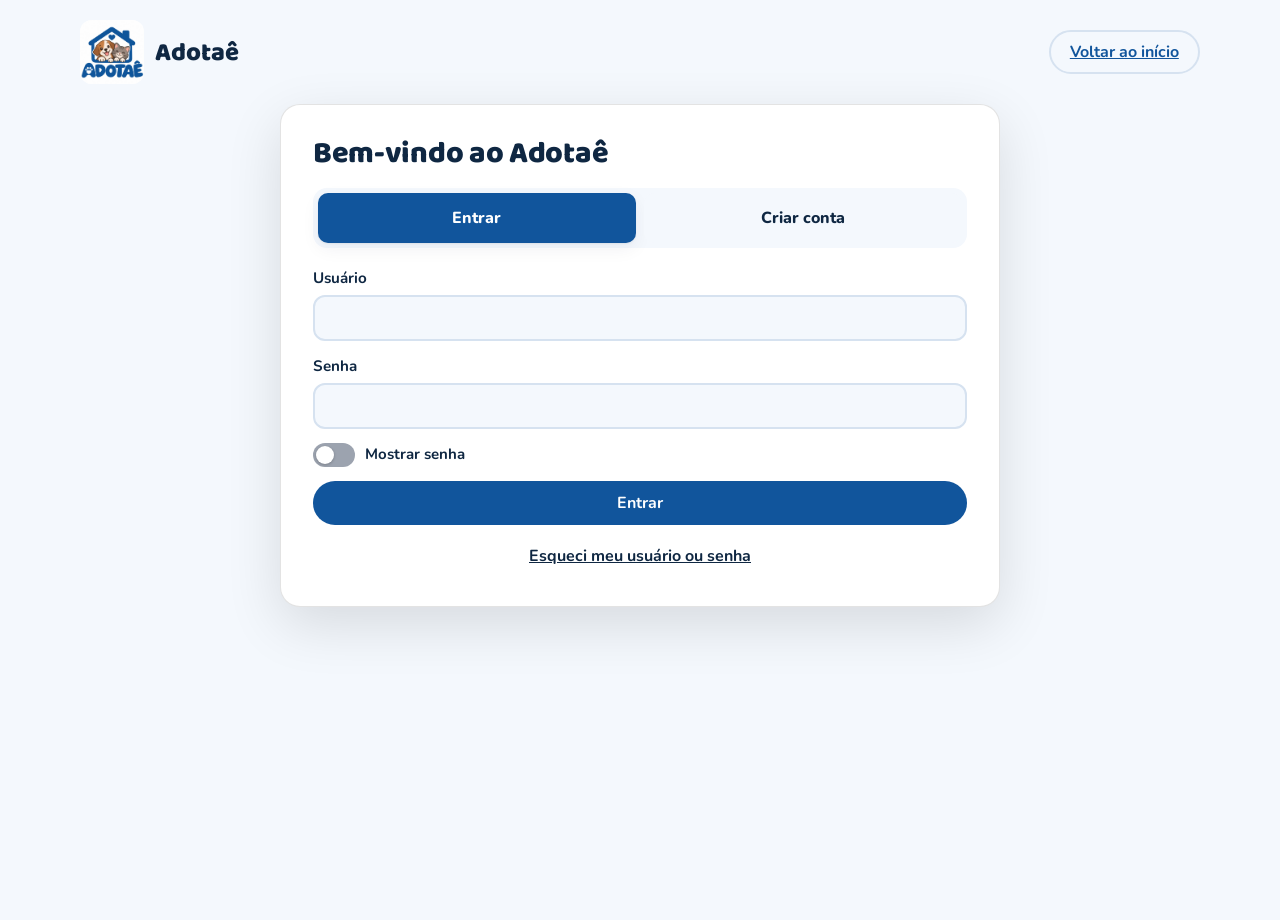
==== acesso.html @ 75fbecb3 "Corrige expressões de validação e máscaras" ====
<!DOCTYPE html>
<html lang="pt-BR">
<head>
  <meta charset="UTF-8">
  <meta name="viewport" content="width=device-width, initial-scale=1">
  <title>Adotaê — Entrar ou criar conta</title>
  <meta name="description" content="Entre ou crie sua conta no Adotaê.">
  <link rel="preconnect" href="https://fonts.googleapis.com">
  <link rel="preconnect" href="https://fonts.gstatic.com" crossorigin>
  <link href="https://fonts.googleapis.com/css2?family=Baloo+2:wght@600;700;800&family=Nunito:wght@400;600;700&display=swap" rel="stylesheet">
  <link rel="stylesheet" href="css/style.css">
  <link rel="stylesheet" href="cadastro.css">
</head>
<body class="auth-page" data-auth-page="login">
  <header class="auth-header">
    <a class="brand" href="index.html"><img src="img/logo.jpeg" alt="Adotaê"><span>Adotaê</span></a>
    <a class="btn btn-ghost" href="index.html">Voltar ao início</a>
  </header>
  <main class="auth-main">
      <section class="modal auth-card" id="auth" aria-labelledby="authTitulo">
    <h2 id="authTitulo">Bem-vindo ao Adotaê</h2>
    <div class="tabs auth-tabs" role="tablist" aria-label="Acesso">
      <button class="tab on" type="button" data-tab="login" role="tab" aria-selected="true">Entrar</button>
      <button class="tab" type="button" data-tab="cadastro" role="tab" aria-selected="false">Criar conta</button>
    </div>

    <form id="loginForm" class="form" data-panel="login" novalidate>
      <label class="field"><span>Usuário</span><input type="text" name="usuario" required autocomplete="username" autocapitalize="none" spellcheck="false"></label>
      <label class="field"><span>Senha</span><input type="password" name="senha" data-senha required autocomplete="current-password"></label>
      <label class="show-password-toggle">
        <input type="checkbox" class="mostrar-senha">
        <span class="show-password-switch" aria-hidden="true"></span>
        <span class="show-password-text">Mostrar senha</span>
      </label>
      <p class="form-erro" id="loginErro" role="alert" hidden></p>
      <button class="btn btn-primary btn-block" type="submit">Entrar</button>
      <button class="link-btn" type="button" id="abrirRecuperar">Esqueci meu usuário ou senha</button>
    </form>

    <form id="cadastroForm" class="form" data-panel="cadastro" hidden novalidate>
      <fieldset class="grupo">
        <legend>Dados pessoais</legend>
        <label class="field"><span>Nome completo *</span><input type="text" name="nome" data-letters-only required minlength="15" maxlength="60" pattern="[A-Za-zÀ-ÖØ-öø-ÿ ]{15,60}" title="Digite seu nome completo usando apenas letras e espaços (15 a 60 caracteres)." autocomplete="name"></label>
        <label class="field"><span>Nome materno *</span><input type="text" name="materno" data-letters-only required minlength="3" maxlength="60" autocomplete="off"></label>
        <div class="row">
          <div class="field date-dual"><span>Data de nascimento *</span><div class="date-dual-row">
<input type="text" name="nascimentoTexto" data-date-text required inputmode="numeric" placeholder="DD/MM/AAAA" maxlength="10" pattern="\d{2}/\d{2}/\d{4}" aria-label="Digite a data no formato dia, mês e ano">
<label class="date-picker-label">Ou escolha no calendário<input type="date" data-date-picker aria-label="Escolher data no calendário"></label>
</div><input type="hidden" name="nascimento"></div>
          <label class="field"><span>Gênero *</span>
            <select name="genero" required>
              <option value="" disabled selected>Selecione</option>
              <option value="Feminino">Feminino</option>
              <option value="Masculino">Masculino</option>
              <option value="Não binário">Não binário</option>
              <option value="Outro">Outro</option>
              <option value="Prefiro não informar">Prefiro não informar</option>
            </select></label>
        </div>
        <label class="field"><span>Celular com DDD * <small>(não precisa ser fixo)</small></span>
          <input type="tel" name="celular" required inputmode="tel" placeholder="(21) 99999-0000" maxlength="15" autocomplete="tel"></label>
      </fieldset>

      <fieldset class="grupo">
        <legend>Endereço</legend>
        <div class="cep-linha">
          <label class="field"><span>CEP *</span><input type="text" name="cep" id="cadCep" required inputmode="numeric" placeholder="00000-000" maxlength="9" autocomplete="postal-code"></label>
          <button class="btn btn-ghost" type="button" id="btnBuscarCep">Buscar CEP</button>
        </div>
        <p class="dica" id="cepMsg" role="status" aria-live="polite" hidden></p>
        <label class="field"><span>Endereço (rua/avenida) *</span><input type="text" name="endereco" data-letters-only required maxlength="80" autocomplete="address-line1"></label>
        <div class="row">
          <label class="field"><span>Número *</span><input type="text" name="numero" required maxlength="10" inputmode="numeric" autocomplete="off"></label>
          <label class="field"><span>Complemento</span><input type="text" name="complemento" maxlength="40" autocomplete="address-line2"></label>
        </div>
        <label class="field"><span>Bairro *</span><input type="text" name="bairro" data-letters-only required maxlength="60"></label>
        <div class="row">
          <label class="field"><span>Estado *</span><select name="uf" id="cadUf" required></select></label>
          <label class="field"><span>Cidade *</span><select name="cidade" id="cadCidade" required></select></label>
        </div>
      </fieldset>

      <fieldset class="grupo">
        <legend>Acesso</legend>
        <label class="field"><span>Usuário * <small>(4 a 20 letras, números, . ou _)</small></span>
          <input type="text" name="usuario" required minlength="4" maxlength="20" pattern="[A-Za-z0-9._]{4,20}" autocomplete="username" autocapitalize="none" spellcheck="false"></label>
        <label class="field"><span>Senha * <small>(mínimo 6 caracteres)</small></span>
          <input type="password" name="senha" id="cadSenha" data-senha required minlength="6" autocomplete="new-password"></label>
        <div class="forca" id="forca" data-nivel="0" aria-live="polite">
          <div class="forca-barra" aria-hidden="true"><i></i><i></i><i></i></div>
          <p class="forca-txt" id="forcaTxt">Crie uma senha forte: misture letras maiúsculas e minúsculas, números e símbolos.</p>
        </div>
        <label class="field"><span>Confirmar senha *</span>
          <input type="password" name="confirmar" id="cadConfirmar" data-senha required minlength="6" autocomplete="new-password"></label>
        <p class="dica" id="confirmaMsg" aria-live="polite" hidden></p>
        <label class="show-password-toggle">
        <input type="checkbox" class="mostrar-senha">
        <span class="show-password-switch" aria-hidden="true"></span>
        <span class="show-password-text">Mostrar senha</span>
      </label>
      </fieldset>

      <p class="form-erro" id="cadErro" role="alert" hidden></p>
      <button class="btn btn-primary btn-block" type="submit">Criar conta</button>
    </form>

    <form id="recuperarForm" class="form" data-panel="recuperar" hidden novalidate>
      <h3 class="rec-titulo">Recuperar usuário ou senha</h3>
      <p class="hint">Confirme seus dados para ver seu usuário. Se também esqueceu a senha, defina uma nova abaixo.</p>
      <label class="field"><span>Nome materno *</span><input type="text" name="materno" data-letters-only required autocomplete="off"></label>
      <div class="row">
        <div class="field date-dual"><span>Data de nascimento *</span><div class="date-dual-row">
<input type="text" name="nascimentoTexto" data-date-text required inputmode="numeric" placeholder="DD/MM/AAAA" maxlength="10" pattern="\d{2}/\d{2}/\d{4}" aria-label="Digite a data no formato dia, mês e ano">
<label class="date-picker-label">Ou escolha no calendário<input type="date" data-date-picker aria-label="Escolher data no calendário"></label>
</div><input type="hidden" name="nascimento"></div>
        <label class="field"><span>Celular *</span><input type="tel" name="celular" required inputmode="tel" placeholder="(21) 99999-0000" maxlength="15"></label>
      </div>
      <label class="field"><span>Nova senha <small>(opcional, mínimo 6 caracteres)</small></span>
        <input type="password" name="novaSenha" data-senha minlength="6" autocomplete="new-password"></label>
      <label class="show-password-toggle">
        <input type="checkbox" class="mostrar-senha">
        <span class="show-password-switch" aria-hidden="true"></span>
        <span class="show-password-text">Mostrar senha</span>
      </label>
      <p class="form-erro" id="recErro" role="alert" hidden></p>
      <p class="rec-ok" id="recOk" role="status" hidden></p>
      <button class="btn btn-primary btn-block" type="submit">Recuperar</button>
      <button class="link-btn" type="button" id="voltarLogin">Voltar para o login</button>
    </form>
  </section>


    <div class="evento evento-global" id="msgGlobal" role="status" aria-live="polite" hidden></div>
  </main>
  <script src="cadastro.js"></script>
</body>
</html>
---- css/style.css ----
/* =====================================================
   ADOTAÊ — estilos
   Dica: para mudar as cores do site, edite só as variáveis abaixo.
   ===================================================== */

:root {
  --blue: #11559c;          /* azul da logo */
  --blue-dark: #0c3f78;
  --blue-soft: #e6f0fb;
  --cta: #ffb43a;           /* amarelo do botão "Anunciar" */
  --cta-ink: #3a2500;
  --heart: #e5484d;

  --bg: #f4f8fd;
  --surface: #ffffff;
  --ink: #0f2742;
  --muted: #52667d;
  --line: #d6e2f0;
  --shadow: 0 1px 2px rgba(15, 39, 66, .06), 0 6px 18px rgba(15, 39, 66, .06);

  --font-title: "Baloo 2", "Trebuchet MS", system-ui, sans-serif;
  --font-body: "Nunito", system-ui, -apple-system, "Segoe UI", sans-serif;

  --fs: 1;                  /* controlado pelos botões A− / A+ */
  --radius: 16px;
}

[data-theme="dark"] {
  --blue: #5aa5f5;
  --blue-dark: #8cc0ff;
  --blue-soft: #16304f;
  --cta: #ffb43a;
  --cta-ink: #3a2500;
  --heart: #ff6b70;

  --bg: #0a1626;
  --surface: #11233a;
  --ink: #e8f0fa;
  --muted: #9db2c9;
  --line: #24405f;
  --shadow: 0 1px 2px rgba(0, 0, 0, .3), 0 6px 18px rgba(0, 0, 0, .25);
}

*, *::before, *::after { box-sizing: border-box; }

html {
  font-size: calc(100% * var(--fs));
  scroll-behavior: smooth;
  scroll-padding-top: 6.5rem;
}

body {
  margin: 0;
  font-family: var(--font-body);
  font-size: 1rem;
  line-height: 1.55;
  color: var(--ink);
  background: var(--bg);
  transition: background-color .25s, color .25s;
}

h1, h2, h3 { font-family: var(--font-title); line-height: 1.15; margin: 0; letter-spacing: -.01em; }
h2 { font-size: 1.9rem; font-weight: 800; }
p { margin: 0 0 1rem; }
a { color: var(--blue); }
img { max-width: 100%; display: block; }

:focus-visible { outline: 3px solid var(--cta); outline-offset: 2px; border-radius: 6px; }

.wrap { width: min(1180px, 100% - 2rem); margin-inline: auto; }
.sr-only { position: absolute; width: 1px; height: 1px; overflow: hidden; clip: rect(0 0 0 0); white-space: nowrap; }
.skip { position: absolute; left: -999px; top: .5rem; background: var(--cta); color: var(--cta-ink); padding: .5rem 1rem; border-radius: 8px; z-index: 100; font-weight: 700; }
.skip:focus { left: .5rem; }
[hidden] { display: none !important; }

/* ---------- ícones ---------- */
.ic { width: 1.25rem; height: 1.25rem; fill: none; stroke: currentColor; stroke-width: 2; stroke-linecap: round; stroke-linejoin: round; flex: none; }

/* ---------- botões ---------- */
.btn {
  font: 700 1rem var(--font-body);
  border: 2px solid transparent;
  border-radius: 999px;
  padding: .55rem 1.2rem;
  cursor: pointer;
  transition: background-color .15s, transform .1s, border-color .15s;
  display: inline-flex; align-items: center; justify-content: center; gap: .4rem;
}
.btn:active { transform: scale(.97); }
.btn-primary { background: var(--blue); color: #fff; }
[data-theme="dark"] .btn-primary { color: #06213f; }
.btn-primary:hover { background: var(--blue-dark); }
.btn-cta { background: var(--cta); color: var(--cta-ink); }
.btn-cta:hover { background: #ffc666; }
.btn-ghost { background: transparent; color: var(--blue); border-color: var(--line); }
.btn-ghost:hover { border-color: var(--blue); background: var(--blue-soft); }
.btn-lg { padding: .8rem 1.6rem; font-size: 1.05rem; }
.btn-block { width: 100%; }

.btn-icon {
  position: relative;
  min-width: 2.5rem; height: 2.5rem; padding: 0 .55rem;
  border-radius: 12px; border: 2px solid var(--line);
  background: var(--surface); color: var(--ink);
  display: inline-flex; align-items: center; justify-content: center; gap: .25rem;
  cursor: pointer; font: 800 .95rem var(--font-body);
  transition: border-color .15s, background-color .15s;
}
.btn-icon:hover:not(:disabled) { border-color: var(--blue); background: var(--blue-soft); }
.btn-icon:disabled { opacity: .4; cursor: not-allowed; }
.fav-top .ic { color: var(--heart); fill: var(--heart); stroke: var(--heart); }
.fav-top .count { font-size: .85rem; color: var(--ink); }

/* ---------- cabeçalho ---------- */
.topbar { position: sticky; top: 0; z-index: 50; background: var(--surface); border-bottom: 1px solid var(--line); }
.topbar-in { display: flex; align-items: center; gap: 1rem; padding-block: .6rem; flex-wrap: wrap; }
.brand { display: flex; align-items: center; gap: .6rem; text-decoration: none; color: var(--blue); }
.brand img { width: 3.2rem; height: 3.2rem; border-radius: 12px; background: #fff; object-fit: contain; }
.brand span { font: 800 1.6rem var(--font-title); }
.nav { display: flex; gap: 1.2rem; margin-left: .5rem; }
.nav a { text-decoration: none; color: var(--ink); font-weight: 700; padding: .3rem 0; border-bottom: 3px solid transparent; }
.nav a:hover { border-color: var(--cta); }
.tools { margin-left: auto; display: flex; align-items: center; gap: .5rem; flex-wrap: wrap; }
.a11y { display: flex; gap: .3rem; }

/* ---------- hero ---------- */
.hero { position: relative; overflow: hidden; background: var(--blue); color: #fff; padding: 3.5rem 0 4rem; }
[data-theme="dark"] .hero { background: linear-gradient(160deg, #0f3a6b, #0a1f3a); }
.hero-logo {
  position: absolute;
  right: max(4vw, calc((100vw - 1180px) / 2));
  top: 50%;
  transform: translateY(-50%);
  width: clamp(220px, 29vw, 390px);
  aspect-ratio: 1;
  object-fit: contain;
  border-radius: 28px;
  background: #fff;
  box-shadow: 0 20px 55px rgba(0, 0, 0, .22);
  pointer-events: none;
}
.hero-in { position: relative; }
.hero h1 { font-size: clamp(2.2rem, 5.5vw, 3.8rem); font-weight: 800; max-width: 14ch; }
.hero-in { padding-right: min(34vw, 410px); }
@media (max-width: 760px) {
  .hero-logo { width: clamp(112px, 25vw, 180px); right: 1rem; top: 1.2rem; transform: none; opacity: .9; }
  .hero-in { padding-right: 0; }
  .hero h1 { max-width: 18ch; }
}
@media (max-width: 520px) {
  .hero-logo { position: static; display: block; width: 112px; margin: 0 0 1.25rem auto; transform: none; }
}
.hero-sub { max-width: 52ch; font-size: 1.15rem; margin: 1rem 0 1.8rem; opacity: .95; }

.search {
  display: flex; gap: .6rem; flex-wrap: wrap;
  background: var(--surface); padding: .6rem; border-radius: 22px; box-shadow: 0 12px 30px rgba(0, 0, 0, .18);
  color: var(--ink);
}
.search-field {
  display: flex; align-items: center; gap: .5rem;
  background: var(--bg); border: 2px solid transparent; border-radius: 14px; padding: 0 .8rem; min-height: 3rem;
}
.search-field:focus-within { border-color: var(--blue); }
.search-field.grow { flex: 1 1 260px; }
.search-field input, .search-field select {
  border: 0; background: transparent; color: inherit; font: 600 1rem var(--font-body); width: 100%; outline: none; min-height: 2.6rem;
}
.search-field select { min-width: 9rem; }
.search-field select option { color: #0f2742; }
[data-theme="dark"] .search-field select option { background: #11233a; color: #e8f0fa; }

/* ---------- listagem ---------- */
.listing { padding-block: 2.5rem 3rem; }
.listing-head { display: flex; align-items: center; justify-content: space-between; flex-wrap: wrap; gap: 1rem; margin-bottom: 1.2rem; }
.chips { display: flex; gap: .5rem; flex-wrap: wrap; }
.chip {
  font: 700 .95rem var(--font-body); padding: .45rem 1rem; border-radius: 999px; cursor: pointer;
  border: 2px solid var(--line); background: var(--surface); color: var(--ink);
}
.chip:hover { border-color: var(--blue); }
.chip.on { background: var(--blue); border-color: var(--blue); color: #fff; }
[data-theme="dark"] .chip.on { color: #06213f; }

.listing-body { display: grid; grid-template-columns: 250px 1fr; gap: 1.5rem; align-items: start; }
.filters { background: var(--surface); border: 1px solid var(--line); border-radius: var(--radius); padding: 1rem 1.1rem; position: sticky; top: 5.5rem; }
.filters summary { font: 800 1.15rem var(--font-title); cursor: pointer; margin-bottom: .8rem; }
.filters fieldset { border: 0; padding: 0; margin: 0 0 1rem; }
.filters legend { font-weight: 800; margin-bottom: .4rem; padding: 0; }
.radio, .check { display: flex; align-items: center; gap: .5rem; padding: .25rem 0; cursor: pointer; }
.radio input, .check input { width: 1.1rem; height: 1.1rem; accent-color: var(--blue); }
.filters .field { margin-bottom: .8rem; }
.filters .btn { margin-top: .6rem; }

.results-info { color: var(--muted); font-weight: 600; margin-bottom: .8rem; }
.grid { display: grid; grid-template-columns: repeat(auto-fill, minmax(230px, 1fr)); gap: 1.1rem; }

.card { position: relative; background: var(--surface); border: 1px solid var(--line); border-radius: var(--radius); overflow: hidden; box-shadow: var(--shadow); transition: transform .15s, box-shadow .15s; }
.card:hover { transform: translateY(-3px); }
.card-open { all: unset; display: block; width: 100%; cursor: pointer; box-sizing: border-box; }
.card-open:focus-visible { outline: 3px solid var(--cta); outline-offset: -3px; }
.thumb { position: relative; aspect-ratio: 4 / 3; background: var(--blue-soft); overflow: hidden; }
.thumb img { width: 100%; height: 100%; object-fit: cover; }
.ph { width: 100%; height: 100%; display: grid; place-items: center; font-size: 4rem; background: linear-gradient(135deg, var(--blue-soft), var(--bg)); }
.badge { position: absolute; left: .6rem; bottom: .6rem; font: 800 .78rem var(--font-body); padding: .2rem .65rem; border-radius: 999px; background: var(--blue); color: #fff; }
.badge.procura { background: var(--cta); color: var(--cta-ink); }
[data-theme="dark"] .badge.doacao { color: #06213f; }
.card-body { padding: .8rem 1rem 1rem; }
.card-body h3 { font-size: 1.25rem; font-weight: 800; margin-bottom: .1rem; }
.meta { color: var(--muted); margin: 0 0 .3rem; font-weight: 600; }
.loc { display: flex; align-items: center; gap: .3rem; color: var(--muted); font-size: .92rem; margin: 0 0 .6rem; }
.loc .ic { width: 1rem; height: 1rem; }
.tags { list-style: none; margin: 0; padding: 0; display: flex; flex-wrap: wrap; gap: .35rem; }
.tags li { font-size: .8rem; font-weight: 700; padding: .15rem .55rem; border-radius: 8px; background: var(--blue-soft); color: var(--blue-dark); }
.tags li.warn { background: #fff0d6; color: #7a4a00; }
[data-theme="dark"] .tags li.warn { background: #3a2c10; color: #ffd48a; }

.fav {
  position: absolute; top: .6rem; right: .6rem; z-index: 2;
  width: 2.5rem; height: 2.5rem; border-radius: 50%; border: 0; cursor: pointer;
  background: rgba(255, 255, 255, .92); color: #51657c; display: grid; place-items: center;
  box-shadow: 0 2px 8px rgba(0, 0, 0, .2); transition: transform .15s;
}
.fav:hover { transform: scale(1.1); }
.fav.on { color: var(--heart); }
.fav.on .ic { fill: var(--heart); }

.empty { text-align: center; padding: 3rem 1rem; background: var(--surface); border: 2px dashed var(--line); border-radius: var(--radius); color: var(--muted); }
.empty-title { font: 800 1.3rem var(--font-title); color: var(--ink); margin-bottom: .3rem; }

/* ---------- por que adotar ---------- */
.why { background: var(--blue-soft); padding: 3.5rem 0; }
.why-in { display: grid; grid-template-columns: 1fr 1.4fr; gap: 3rem; align-items: start; }
.why-intro p { color: var(--muted); margin-top: 1rem; max-width: 40ch; }
.why-list { margin: 0; display: grid; grid-template-columns: 1fr 1fr; gap: 1.6rem 2rem; }
.why-list div { border-top: 3px solid var(--blue); padding-top: .7rem; }
.why-list dt { font: 800 1.2rem var(--font-title); margin-bottom: .3rem; }
.why-list dd { margin: 0; color: var(--muted); }

/* ---------- sobre ---------- */
.about { display: grid; grid-template-columns: 1.1fr 1fr; gap: 3rem; padding-block: 3.5rem; align-items: start; }
.about-text h2 { margin-bottom: 1rem; }
.about-text p { max-width: 58ch; color: var(--muted); }
.steps { list-style: none; counter-reset: passo; margin: 0; padding: 0; display: grid; gap: 1rem; }
.steps li { counter-increment: passo; display: grid; grid-template-columns: 3rem 1fr; column-gap: 1rem; align-items: start; }
.steps li::before { content: counter(passo); grid-row: span 2; width: 3rem; height: 3rem; border-radius: 50%; background: var(--blue); color: #fff; display: grid; place-items: center; font: 800 1.3rem var(--font-title); }
[data-theme="dark"] .steps li::before { color: #06213f; }
.steps strong { font: 800 1.15rem var(--font-title); }
.steps span { color: var(--muted); }

/* ---------- contato ---------- */
.contact { background: var(--blue); color: #fff; padding: 3.5rem 0; }
[data-theme="dark"] .contact { background: #0f2c4d; }
.contact-in { display: grid; grid-template-columns: 1fr 1fr; gap: 3rem; align-items: start; }
.contact p { opacity: .92; margin-top: .8rem; }
.contact a { color: #fff; font-weight: 700; }
.contact-list { list-style: none; margin: 1.2rem 0 0; padding: 0; display: grid; gap: .8rem; font-size: 1.1rem; }
.contact-list li { display: flex; align-items: center; gap: .6rem; }
.contact-form { background: var(--surface); color: var(--ink); padding: 1.3rem; border-radius: 20px; display: grid; gap: .9rem; }

/* ---------- rodapé ---------- */
.footer { background: var(--surface); border-top: 1px solid var(--line); padding: 1.2rem 0; color: var(--muted); }
.footer-in { display: flex; justify-content: space-between; flex-wrap: wrap; gap: .6rem; }
.footer p { margin: 0; }

/* ---------- formulários ---------- */
.field { display: grid; gap: .3rem; font-weight: 700; font-size: .95rem; }
.field > span { color: var(--ink); }
input[type="text"], input[type="email"], input[type="password"], input[type="tel"], input[type="number"], input[type="search"], input[type="file"], select, textarea {
  font: 600 1rem var(--font-body); color: var(--ink); background: var(--bg);
  border: 2px solid var(--line); border-radius: 12px; padding: .6rem .8rem; width: 100%;
}
textarea { resize: vertical; }
input:focus, select:focus, textarea:focus { outline: none; border-color: var(--blue); }
input:user-invalid, select:user-invalid, textarea:user-invalid { border-color: #d6393f; }
.search-field input, .search-field select { border: 0; padding: 0; background: transparent; }
.form { display: grid; gap: .9rem; }
.row { display: grid; grid-template-columns: repeat(auto-fit, minmax(150px, 1fr)); gap: .8rem; }
.form-erro { color: #c0282e; font-weight: 700; margin: 0; }
[data-theme="dark"] .form-erro { color: #ff8a8f; }
.hint { color: var(--muted); margin: 0; font-size: .95rem; }
.contact-box { border: 2px solid var(--line); border-radius: 14px; padding: .8rem; margin: 0; }
.contact-box legend { font-weight: 800; padding: 0 .4rem; }

.mode { display: grid; grid-template-columns: 1fr 1fr; gap: .6rem; border: 0; padding: 0; margin: 0; }
.mode-opt input { position: absolute; opacity: 0; }
.mode-opt span { display: block; text-align: center; padding: .7rem; border-radius: 14px; border: 2px solid var(--line); font-weight: 800; cursor: pointer; background: var(--surface); }
.mode-opt input:checked + span { background: var(--blue); color: #fff; border-color: var(--blue); }
[data-theme="dark"] .mode-opt input:checked + span { color: #06213f; }
.mode-opt input:focus-visible + span { outline: 3px solid var(--cta); outline-offset: 2px; }

/* ---------- modais (<dialog>) ---------- */
.modal { border: 0; border-radius: 22px; padding: 1.6rem; width: min(520px, 100% - 1.5rem); max-height: 92vh; background: var(--surface); color: var(--ink); box-shadow: 0 30px 80px rgba(0, 0, 0, .35); }
.modal-lg { width: min(820px, 100% - 1.5rem); }
.modal::backdrop { background: rgba(7, 20, 38, .6); backdrop-filter: blur(2px); }
.modal[open] { animation: abrir .2s ease-out; }
@keyframes abrir { from { opacity: 0; transform: translateY(12px) scale(.98); } }
.modal-close { position: absolute; top: .8rem; right: .8rem; width: 2.4rem; height: 2.4rem; border-radius: 50%; border: 0; background: var(--bg); color: var(--ink); cursor: pointer; display: grid; place-items: center; z-index: 3; }
.modal-close:hover { background: var(--blue-soft); }
.modal h2 { margin-bottom: 1rem; padding-right: 2.5rem; }

.tabs { display: grid; grid-template-columns: 1fr 1fr; gap: .4rem; background: var(--bg); padding: .3rem; border-radius: 14px; margin-bottom: 1rem; }
.tab { font: 800 1rem var(--font-body); border: 0; background: transparent; color: var(--muted); padding: .55rem; border-radius: 11px; cursor: pointer; }
.tab.on { background: var(--surface); color: var(--blue); box-shadow: var(--shadow); }

/* detalhe do animal */
.det { display: grid; grid-template-columns: 1fr 1.1fr; gap: 1.4rem; }
.det-photo { border-radius: 16px; overflow: hidden; aspect-ratio: 1; background: var(--blue-soft); }
.det-photo img { width: 100%; height: 100%; object-fit: cover; }
.det h2 { font-size: 2rem; margin-bottom: .2rem; }
.det-sub { color: var(--muted); font-weight: 700; margin-bottom: 1rem; display: flex; align-items: center; gap: .3rem; }
.facts { display: grid; grid-template-columns: 1fr 1fr; gap: .6rem; margin: 0 0 1rem; }
.facts div { background: var(--bg); border-radius: 12px; padding: .5rem .75rem; }
.facts dt { font-size: .8rem; color: var(--muted); font-weight: 700; }
.facts dd { margin: 0; font-weight: 800; }
.facts .full { grid-column: 1 / -1; }
.det-desc { white-space: pre-line; }
.det-actions { display: flex; flex-wrap: wrap; gap: .5rem; margin-top: 1rem; }
.det-contact { border-top: 2px dashed var(--line); margin-top: 1rem; padding-top: 1rem; }
.det-contact h3 { font-size: 1.1rem; margin-bottom: .6rem; }
.det-remove { margin-top: .8rem; background: none; border: 0; color: #c0282e; font: 700 .9rem var(--font-body); cursor: pointer; text-decoration: underline; padding: 0; }

/* aviso (toast) */
.toast { position: fixed; left: 50%; bottom: 1.5rem; transform: translate(-50%, 150%); background: var(--ink); color: var(--bg); padding: .7rem 1.2rem; border-radius: 14px; font-weight: 700; z-index: 200; max-width: min(92vw, 460px); text-align: center; transition: transform .25s; box-shadow: 0 8px 24px rgba(0, 0, 0, .3); }
.toast.show { transform: translate(-50%, 0); }

/* ---------- responsivo ---------- */
@media (max-width: 960px) {
  .nav { display: none; }
  .listing-body { grid-template-columns: 1fr; }
  .filters { position: static; }
  .why-in, .about, .contact-in { grid-template-columns: 1fr; gap: 2rem; }
}
@media (max-width: 640px) {
  .det { grid-template-columns: 1fr; }
  .why-list { grid-template-columns: 1fr; }
  .tools { width: 100%; margin-left: 0; }
  .tools .btn-cta { margin-left: auto; }
  .search .btn { width: 100%; }
  .search-field select { min-width: 0; }
  .search-field { flex: 1 1 100%; }
  h2 { font-size: 1.6rem; }
}

@media (prefers-reduced-motion: reduce) {
  html { scroll-behavior: auto; }
  *, *::before, *::after { animation: none !important; transition: none !important; }
}


/* Evento global de cadastro: mensagem destacada na própria página */
.evento-global {
  position: fixed;
  left: 50%;
  top: 1.25rem;
  bottom: auto;
  transform: translate(-50%, -160%);
  width: min(92vw, 520px);
  z-index: 10000;
  padding: .95rem 1.2rem;
  border: 1px solid transparent;
  border-radius: 16px;
  font-weight: 800;
  text-align: center;
  box-shadow: 0 12px 32px rgba(0, 0, 0, .24);
  transition: transform .28s ease;
}
.evento-global:not([hidden]) { transform: translate(-50%, 0); }
.evento-global.evento-ok { background: #dcfce7; color: #14532d; border-color: #16a34a; }
.evento-global.evento-erro { background: #fee2e2; color: #7f1d1d; border-color: #dc2626; }


/* Destaque: usa somente a marca do Adotaê, nunca a ilustração antiga da casa */
.hero-house { display: none !important; }
.hero-logo {
  position: absolute !important;
  right: max(4vw, calc((100vw - 1180px) / 2)) !important;
  top: 50% !important;
  transform: translateY(-50%) !important;
  display: block !important;
  width: clamp(220px, 29vw, 390px) !important;
  height: auto !important;
  aspect-ratio: 1;
  object-fit: contain;
  border-radius: 28px;
  background: #fff;
  box-shadow: 0 20px 55px rgba(0,0,0,.22);
}
@media (max-width: 760px) {
  .hero-logo { width: clamp(112px, 25vw, 180px) !important; right: 1rem !important; top: 1.2rem !important; transform: none !important; }
}
@media (max-width: 520px) {
  .hero-logo { position: static !important; width: 112px !important; margin: 0 0 1.25rem auto !important; }
}


/* Ajuste fino da logo no destaque: alinhada ao conteúdo e sem parecer solta */
.hero-logo {
  position: absolute !important;
  z-index: 1;
  right: max(5vw, calc((100vw - 1180px) / 2 + 26px)) !important;
  top: 48% !important;
  transform: translateY(-50%) !important;
  width: clamp(230px, 25vw, 330px) !important;
  height: auto !important;
  aspect-ratio: 1;
  object-fit: contain;
  padding: 10px;
  box-sizing: border-box;
  border-radius: 26px;
  background: rgba(255, 255, 255, .96);
  border: 1px solid rgba(255, 255, 255, .7);
  box-shadow: 0 18px 42px rgba(3, 18, 38, .24);
}
.hero-in { padding-right: min(32vw, 370px) !important; }
@media (max-width: 900px) {
  .hero-logo {
    right: 4vw !important;
    width: clamp(190px, 25vw, 245px) !important;
  }
  .hero-in { padding-right: min(29vw, 270px) !important; }
}
@media (max-width: 760px) {
  .hero-logo {
    right: 1rem !important;
    top: 1.25rem !important;
    width: clamp(112px, 23vw, 160px) !important;
    padding: 6px;
    border-radius: 18px;
    transform: none !important;
  }
  .hero-in { padding-right: 0 !important; }
  .hero h1 { max-width: 17ch; }
}
@media (max-width: 520px) {
  .hero-logo {
    position: relative !important;
    top: auto !important;
    right: auto !important;
    transform: none !important;
    display: block !important;
    width: 104px !important;
    margin: 0 auto 1rem !important;
    padding: 5px;
    border-radius: 16px;
  }
}
---- cadastro.css ----
/* =====================================================
   Adotaê — ajustes de cadastro, logo e responsividade
   Carregado DEPOIS do style.css (não substitui o seu arquivo)
   ===================================================== */

/* ---------- Logo maior e mais visível ---------- */
.topbar .brand { gap: .75rem; }
.topbar .brand img {
  width: 88px;
  height: 88px;
  object-fit: contain;
  flex-shrink: 0;
}
.topbar .brand span { font-size: clamp(1.6rem, 3vw, 2.3rem); line-height: 1; }
.topbar-in { height: auto; min-height: 104px; flex-wrap: wrap; gap: .5rem 1rem; }

@media (max-width: 900px) {
  .topbar .brand img { width: 72px; height: 72px; }
  .topbar-in { min-height: 88px; }
}
@media (max-width: 600px) {
  .topbar .brand img { width: 60px; height: 60px; }
  .topbar .brand span { font-size: 1.5rem; }
  .topbar-in { justify-content: center; }
  .tools { flex-wrap: wrap; justify-content: center; gap: .4rem; }
}

/* ---------- Responsividade geral (só o que é seguro sem ver o style.css) ---------- */
img, video { max-width: 100%; }

/* ---------- Modal de acesso / cadastro ---------- */
#auth {
  width: min(640px, 96vw);
  max-width: 96vw;
  max-height: 92vh;
  overflow-y: auto;
  overscroll-behavior: contain;
}
#auth .form { display: grid; gap: .9rem; }
#auth .row {
  display: grid;
  grid-template-columns: repeat(auto-fit, minmax(170px, 1fr));
  gap: .75rem;
}
#auth input, #auth select { width: 100%; max-width: 100%; box-sizing: border-box; }
#auth .field small { font-weight: 400; opacity: .75; }

.grupo {
  display: grid;
  gap: .8rem;
  margin: 0;
  padding: .9rem 1rem 1rem;
  border: 1px solid rgba(128, 128, 128, .35);
  border-radius: .75rem;
  min-width: 0;
}
.grupo legend { padding: 0 .4rem; font-weight: 700; }

.cep-linha { display: flex; gap: .6rem; align-items: flex-end; }
.cep-linha .field { flex: 1; min-width: 0; }
.cep-linha .btn { white-space: nowrap; }
@media (max-width: 420px) {
  .cep-linha { flex-direction: column; align-items: stretch; }
}

.dica { margin: 0; font-size: .9rem; }
.dica.ok { color: #15803d; font-weight: 700; }
.dica.erro { color: #b91c1c; font-weight: 700; }

input.invalido, select.invalido { border-color: #dc2626 !important; outline-color: #dc2626; }

.link-btn {
  background: none;
  border: 0;
  padding: .3rem 0;
  font: inherit;
  font-weight: 700;
  text-decoration: underline;
  cursor: pointer;
  color: inherit;
  justify-self: center;
}
.rec-titulo { margin: 0; }
.rec-ok {
  margin: 0;
  padding: .7rem .9rem;
  border-radius: .6rem;
  background: #dcfce7;
  color: #14532d;
  border: 1px solid #16a34a;
  font-weight: 700;
}

/* ---------- Força da senha ---------- */
.forca { display: grid; gap: .35rem; }
.forca-barra { display: grid; grid-template-columns: repeat(3, 1fr); gap: .3rem; }
.forca-barra i {
  display: block;
  height: .45rem;
  border-radius: 99px;
  background: rgba(128, 128, 128, .3);
  transition: background .2s;
}
.forca[data-nivel="1"] .forca-barra i:nth-child(-n+1) { background: #dc2626; }
.forca[data-nivel="2"] .forca-barra i:nth-child(-n+2) { background: #f59e0b; }
.forca[data-nivel="3"] .forca-barra i:nth-child(-n+3) { background: #16a34a; }
.forca-txt { margin: 0; font-size: .9rem; }
.forca[data-nivel="1"] .forca-txt { color: #b91c1c; }
.forca[data-nivel="2"] .forca-txt { color: #b45309; }
.forca[data-nivel="3"] .forca-txt { color: #15803d; }

/* ---------- Mensagens de evento ---------- */
.evento {
  position: sticky;
  top: 0;
  z-index: 5;
  margin: .6rem 0;
  padding: .75rem 1rem;
  border-radius: .6rem;
  border: 1px solid;
  font-weight: 700;
}
.evento[hidden] { display: none; }
.evento-ok   { background: #dcfce7; color: #14532d; border-color: #16a34a; }
.evento-erro { background: #fee2e2; color: #7f1d1d; border-color: #dc2626; }

.evento-global {
  position: fixed;
  left: 50%;
  bottom: 1.25rem;
  top: auto;
  transform: translateX(-50%);
  width: min(92vw, 460px);
  z-index: 9999;
  box-shadow: 0 8px 24px rgba(0, 0, 0, .25);
  text-align: center;
}


/* ---------- Controle de mostrar/ocultar senha ---------- */
.show-password-toggle {
  display: inline-flex;
  align-items: center;
  gap: .65rem;
  width: fit-content;
  cursor: pointer;
  user-select: none;
  color: var(--ink, inherit);
  font-size: .94rem;
  font-weight: 700;
}
.show-password-toggle input {
  position: absolute;
  width: 1px !important;
  height: 1px;
  opacity: 0;
  pointer-events: none;
}
.show-password-switch {
  position: relative;
  display: inline-block;
  width: 42px;
  height: 24px;
  flex: 0 0 42px;
  border-radius: 99px;
  background: #9ca3af;
  transition: background .2s ease;
}
.show-password-switch::after {
  content: "";
  position: absolute;
  top: 3px;
  left: 3px;
  width: 18px;
  height: 18px;
  border-radius: 50%;
  background: #fff;
  box-shadow: 0 1px 3px rgba(0,0,0,.22);
  transition: transform .2s ease;
}
.show-password-toggle input:checked + .show-password-switch { background: #16834a; }
.show-password-toggle input:checked + .show-password-switch::after { transform: translateX(18px); }
.show-password-toggle input:focus-visible + .show-password-switch { outline: 3px solid #f59e0b; outline-offset: 3px; }
.show-password-toggle:hover .show-password-switch { filter: brightness(.96); }


/* Páginas independentes de login e cadastro */
.auth-page { min-height: 100vh; background: var(--bg); }
.auth-header { width: min(1120px, 94vw); margin: 1.25rem auto; display:flex; align-items:center; justify-content:space-between; gap:1rem; }
.auth-header .brand { display:flex; align-items:center; gap:.7rem; text-decoration:none; color:var(--ink); font-family:'Baloo 2',sans-serif; font-size:1.8rem; font-weight:800; }
.auth-header .brand img { width:64px; height:64px; object-fit:contain; }
.auth-main { width:min(720px, 94vw); margin:1rem auto 3rem; }
.auth-page #auth { display:block; position:static; inset:auto; margin:0 auto; width:100%; max-width:100%; max-height:none; overflow:visible; border:1px solid rgba(128,128,128,.22); border-radius:20px; box-shadow:0 18px 55px rgba(0,0,0,.12); padding:clamp(1rem,3vw,2rem); background:var(--surface); color:var(--ink); }
.auth-page #auth::backdrop { display:none; }
.auth-page #auth[open] { display:block; }
.auth-links { display:flex; gap:.5rem; padding:.35rem; background:var(--bg); border-radius:12px; margin:0 0 1.25rem; }
.auth-links a { flex:1; text-align:center; padding:.7rem; border-radius:9px; color:var(--ink); text-decoration:none; font-weight:800; }
.auth-page[data-auth-page="login"] .auth-links a[data-auth-link="login"],
.auth-page[data-auth-page="cadastro"] .auth-links a[data-auth-link="cadastro"] { background:var(--blue); color:#fff; }
.auth-page #authTitulo { margin-top:0; }
.auth-page .modal-close { display:none; }
.auth-page .form[hidden] { display:none !important; }
@media(max-width:520px) { .auth-header .brand img { width:48px;height:48px; } .auth-header .brand {font-size:1.45rem;} }

.auth-page #auth{display:block;position:static;inset:auto;margin:0 auto;width:100%;max-width:100%;max-height:none;overflow:visible;}
.auth-page .tabs{display:flex;gap:.5rem;margin:0 0 1.2rem;}
.auth-page .tab{flex:1;border:0;border-radius:10px;padding:.8rem 1rem;background:var(--bg);color:var(--ink);font:inherit;font-weight:800;cursor:pointer;}
.auth-page .tab.on{background:var(--blue);color:#fff;}
.auth-page .form[hidden]{display:none!important;}
.date-dual-row{display:grid;grid-template-columns:1fr 1fr;gap:.7rem;align-items:end;}
.date-picker-label{display:grid;gap:.35rem;font-size:.88rem;font-weight:700;}
.date-picker-label input{width:100%;}
.announce-page .announce-main{max-width:820px;}
.announce-page h1{font-family:var(--font-title);font-size:clamp(2rem,4vw,3rem);color:var(--ink);margin:1.5rem 0 .3rem;}
.announce-intro{color:var(--muted);margin:0 0 1.2rem;}
.announce-card{background:var(--surface);color:var(--ink);border:1px solid var(--line);border-radius:20px;padding:clamp(1rem,3vw,2rem);box-shadow:var(--shadow);}
.announce-card .form{display:grid;gap:1rem;}
.announce-nav{display:flex;gap:1rem;flex-wrap:wrap;}
.announce-nav a{color:var(--blue);font-weight:800;text-decoration:none;}
@media(max-width:600px){.date-dual-row{grid-template-columns:1fr;}.auth-header{flex-wrap:wrap;}}
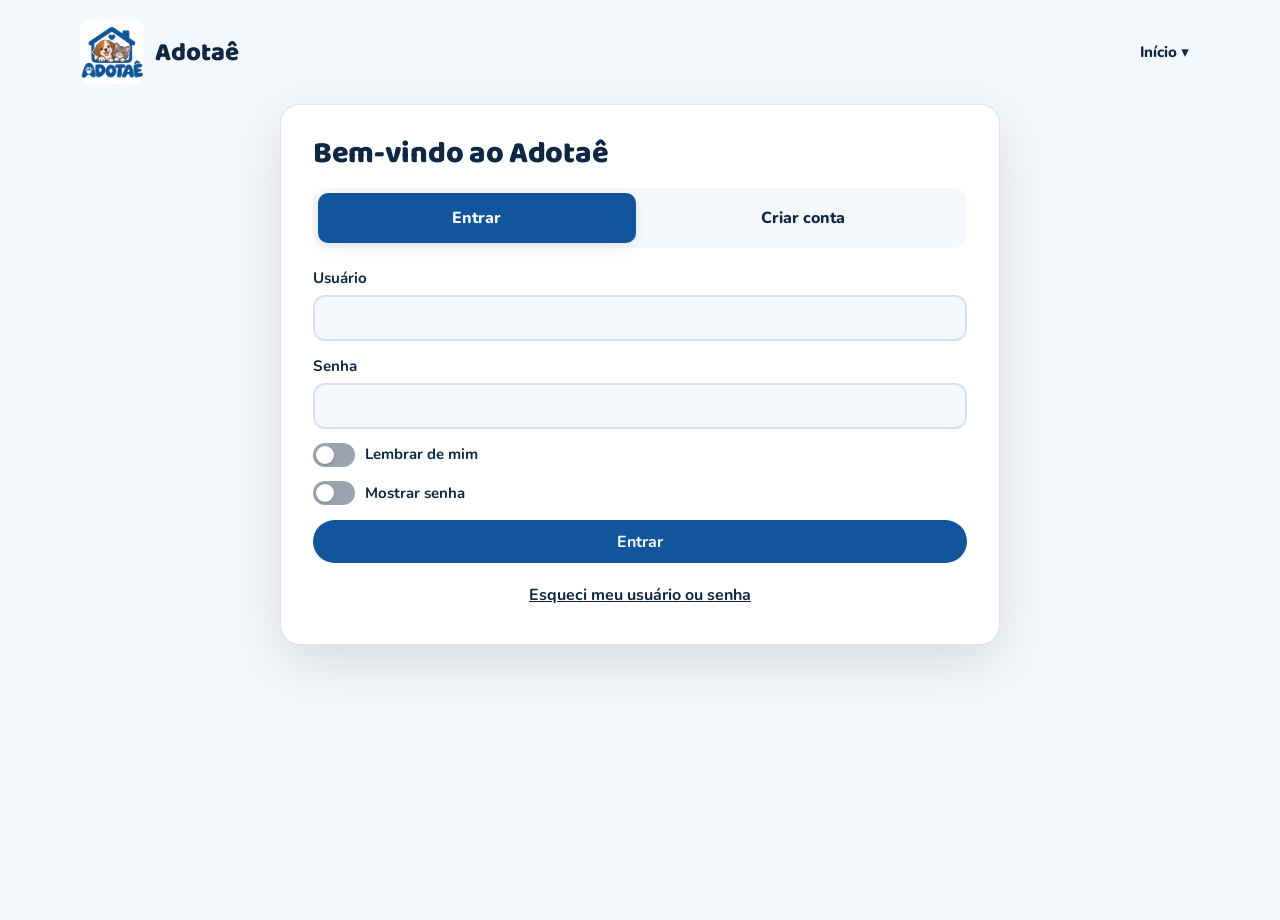
==== commit 7f934004: "Adiciona menu Início, lembrar de mim e saída com confirmação" ====
--- a/acesso.html
+++ b/acesso.html
@@ -14,7 +14,7 @@
 <body class="auth-page" data-auth-page="login">
   <header class="auth-header">
     <a class="brand" href="index.html"><img src="img/logo.jpeg" alt="Adotaê"><span>Adotaê</span></a>
-    <a class="btn btn-ghost" href="index.html">Voltar ao início</a>
+    <details class="nav-group auth-home-menu"><summary>Início ▾</summary><div class="nav-submenu"><a href="index.html#topo">Página inicial</a><a href="index.html#animais">Todos os animais</a><a href="index.html#porque">Adoção responsável</a><a href="index.html#sobre">Como funciona</a><a href="index.html#contato">Fale com a gente</a><a href="acesso.html">Minha conta e favoritos</a><a href="anunciar.html">Publicar um anúncio</a></div></details>
   </header>
   <main class="auth-main">
       <section class="modal auth-card" id="auth" aria-labelledby="authTitulo">
@@ -27,6 +27,7 @@
     <form id="loginForm" class="form" data-panel="login" novalidate>
       <label class="field"><span>Usuário</span><input type="text" name="usuario" required autocomplete="username" autocapitalize="none" spellcheck="false"></label>
       <label class="field"><span>Senha</span><input type="password" name="senha" data-senha required autocomplete="current-password"></label>
+      <label class="show-password-toggle remember-toggle"><input type="checkbox" name="lembrar" id="lembrarDeMim"><span class="show-password-switch" aria-hidden="true"></span><span class="show-password-text">Lembrar de mim</span></label>
       <label class="show-password-toggle">
         <input type="checkbox" class="mostrar-senha">
         <span class="show-password-switch" aria-hidden="true"></span>
@@ -129,8 +130,24 @@
     </form>
   </section>
 
+  <section class="modal account-card" id="minhaConta" hidden aria-labelledby="contaTitulo">
+    <div class="account-heading">
+      <div><p class="account-eyebrow">ÁREA DO USUÁRIO</p><h2 id="contaTitulo">Minha conta</h2><p class="hint">Seus dados cadastrados e seus animais favoritos.</p></div>
+      <a class="btn btn-ghost" href="index.html">Voltar ao início</a>
+    </div>
+    <section class="account-section" aria-labelledby="dadosContaTitulo">
+      <h3 id="dadosContaTitulo">Meus dados</h3>
+      <div class="account-data" id="dadosConta"></div>
+    </section>
+    <section class="account-section" aria-labelledby="favoritosContaTitulo">
+      <h3 id="favoritosContaTitulo">Animais favoritados</h3>
+      <div class="account-favorites" id="favoritosConta"></div>
+    </section>
+    <button class="btn btn-ghost btn-block" id="sairConta" type="button">Sair da conta</button>
+  </section>
 
-    <div class="evento evento-global" id="msgGlobal" role="status" aria-live="polite" hidden></div>
+  <dialog class="modal logout-dialog" id="logoutConfirm" aria-labelledby="logoutTitulo"><h2 id="logoutTitulo">Deseja realmente sair?</h2><p>O site será encerrado e todos os dados salvos neste navegador serão apagados. Essa ação não poderá ser desfeita.</p><div class="logout-actions"><button class="btn btn-ghost" type="button" data-cancel-logout>Cancelar</button><button class="btn btn-primary" type="button" data-confirm-logout>Quero continuar assim mesmo</button></div></dialog>
+  <div class="evento evento-global" id="msgGlobal" role="status" aria-live="polite" hidden></div>
   </main>
   <script src="cadastro.js"></script>
 </body>
--- a/cadastro.css
+++ b/cadastro.css
@@ -218,3 +218,156 @@
 .announce-nav{display:flex;gap:1rem;flex-wrap:wrap;}
 .announce-nav a{color:var(--blue);font-weight:800;text-decoration:none;}
 @media(max-width:600px){.date-dual-row{grid-template-columns:1fr;}.auth-header{flex-wrap:wrap;}}
+
+
+/* ---------- minha conta ---------- */
+.account-card { width: min(760px, 100% - 1.5rem); margin: 2rem auto; }
+.account-heading { display:flex; justify-content:space-between; align-items:flex-start; gap:1rem; flex-wrap:wrap; }
+.account-eyebrow { color:var(--blue); font-size:.78rem; font-weight:900; letter-spacing:.12em; margin:0 0 .25rem; }
+.account-section { border-top:1px solid var(--line); margin-top:1.3rem; padding-top:1.2rem; }
+.account-section h3 { margin:0 0 .85rem; font:800 1.2rem var(--font-title); }
+.account-data { display:grid; grid-template-columns:repeat(2,minmax(0,1fr)); gap:.7rem; }
+.account-data-item { min-width:0; padding:.75rem; border-radius:12px; background:var(--bg); display:grid; gap:.2rem; }
+.account-data-item span { color:var(--muted); font-size:.8rem; font-weight:700; }
+.account-data-item strong { overflow-wrap:anywhere; }
+.account-favorites { display:grid; grid-template-columns:repeat(auto-fit,minmax(180px,1fr)); gap:.7rem; }
+.account-favorite { display:flex; align-items:center; gap:.65rem; padding:.8rem; background:var(--bg); border:1px solid var(--line); border-radius:12px; }
+.account-paw { font-size:1.4rem; }
+@media(max-width:560px) { .account-data { grid-template-columns:1fr; } }
+
+
+/* ---------- interação de interesse na adoção ---------- */
+.adoption-action { margin: 1.1rem 0; }
+.btn-adopt { width: 100%; justify-content: center; font-weight: 900; gap: .5rem; }
+.adoption-celebration {
+  display: grid;
+  justify-items: center;
+  gap: .35rem;
+  padding: 1.15rem;
+  border: 1px solid rgba(22, 163, 74, .3);
+  border-radius: 16px;
+  background: linear-gradient(135deg, #ecfdf5, #fef3c7);
+  color: #14532d;
+  text-align: center;
+  overflow: hidden;
+}
+.adoption-celebration[hidden] { display: none; }
+.adoption-celebration strong { font: 800 1.35rem 'Baloo 2', sans-serif; }
+.adoption-celebration span:last-child { font-weight: 800; }
+.celebration-paws { font-size: 1.65rem; letter-spacing: .25rem; }
+.adoption-celebration.celebrate { animation: adotae-pop .65s cubic-bezier(.2,.8,.2,1) both; }
+.adoption-celebration.celebrate .celebration-paws { animation: adotae-paws 1s ease-in-out both; }
+@keyframes adotae-pop {
+  0% { opacity: 0; transform: scale(.72) translateY(12px); }
+  65% { opacity: 1; transform: scale(1.04) translateY(-3px); }
+  100% { opacity: 1; transform: scale(1) translateY(0); }
+}
+@keyframes adotae-paws {
+  0%,100% { transform: translateY(0) rotate(0); }
+  35% { transform: translateY(-9px) rotate(-8deg); }
+  70% { transform: translateY(0) rotate(8deg); }
+}
+@media (prefers-reduced-motion: reduce) {
+  .adoption-celebration.celebrate, .adoption-celebration.celebrate .celebration-paws { animation: none; }
+}
+@media (max-width: 520px) {
+  .adoption-celebration { padding: .9rem .65rem; }
+  .adoption-celebration strong { font-size: 1.2rem; }
+}
+
+
+/* ---------- menu principal com submenus ---------- */
+.topbar-in { position: relative; }
+.nav { align-items: center; gap: .35rem; flex-wrap: wrap; }
+.nav > a, .nav-group > summary {
+  display: inline-flex;
+  align-items: center;
+  gap: .35rem;
+  padding: .55rem .7rem;
+  border: 0;
+  border-radius: 10px;
+  color: var(--ink);
+  font: 800 .94rem var(--font-body);
+  text-decoration: none;
+  cursor: pointer;
+  list-style: none;
+  white-space: nowrap;
+}
+.nav-group > summary::-webkit-details-marker { display: none; }
+.nav > a:hover, .nav-group > summary:hover,
+.nav-group[open] > summary { background: var(--blue-soft); color: var(--blue); }
+.nav-group { position: relative; }
+.nav-submenu {
+  position: absolute;
+  top: calc(100% + .35rem);
+  left: 0;
+  z-index: 100;
+  display: grid;
+  min-width: 220px;
+  padding: .45rem;
+  border: 1px solid var(--line);
+  border-radius: 14px;
+  background: var(--surface);
+  box-shadow: 0 14px 35px rgba(0,0,0,.16);
+}
+.nav-submenu a {
+  padding: .65rem .75rem;
+  border-radius: 9px;
+  color: var(--ink);
+  font-weight: 700;
+  text-decoration: none;
+}
+.nav-submenu a:hover { background: var(--blue-soft); color: var(--blue); }
+.account-favorites { align-items: stretch; }
+.account-favorite { min-width: 0; gap: .35rem; padding: .55rem .65rem; }
+.account-favorite-link {
+  display: flex;
+  align-items: center;
+  gap: .65rem;
+  flex: 1;
+  min-width: 0;
+  color: var(--ink);
+  text-decoration: none;
+}
+.account-favorite-link:hover strong { color: var(--blue); text-decoration: underline; }
+.account-favorite-info { display: grid; min-width: 0; }
+.account-favorite-info strong { overflow-wrap: anywhere; }
+.account-favorite-info small { color: var(--muted); font-size: .82rem; }
+.account-favorite-remove {
+  flex: 0 0 2rem;
+  width: 2rem;
+  height: 2rem;
+  border: 0;
+  border-radius: 50%;
+  background: transparent;
+  color: #b4232b;
+  font-size: 1.45rem;
+  line-height: 1;
+  cursor: pointer;
+}
+.account-favorite-remove:hover { background: rgba(220,38,38,.1); }
+.favorites-empty {
+  display: grid;
+  justify-items: center;
+  gap: .45rem;
+  padding: 1.5rem 1rem;
+  border: 1px dashed var(--line);
+  border-radius: 16px;
+  text-align: center;
+}
+.favorites-empty > span { color: var(--heart); font-size: 2.5rem; line-height: 1; }
+.favorites-empty p { margin: 0 0 .4rem; color: var(--muted); }
+@media (max-width: 960px) {
+  .nav { display: flex !important; order: 3; width: 100%; margin: .25rem 0 0; justify-content: center; }
+  .nav-submenu { position: static; min-width: 0; margin-top: .2rem; box-shadow: none; }
+  .nav-group[open] { flex: 1 1 100%; }
+  .nav-group[open] .nav-submenu { width: 100%; }
+}
+@media (max-width: 600px) {
+  .topbar-in { justify-content: center; }
+  .nav { justify-content: stretch; gap: .25rem; }
+  .nav > a, .nav-group > summary { flex: 1; justify-content: center; padding: .5rem .4rem; font-size: .86rem; }
+  .nav-group { flex: 1 1 auto; }
+  .nav-group[open] { flex-basis: 100%; }
+  .tools { justify-content: center; }
+}
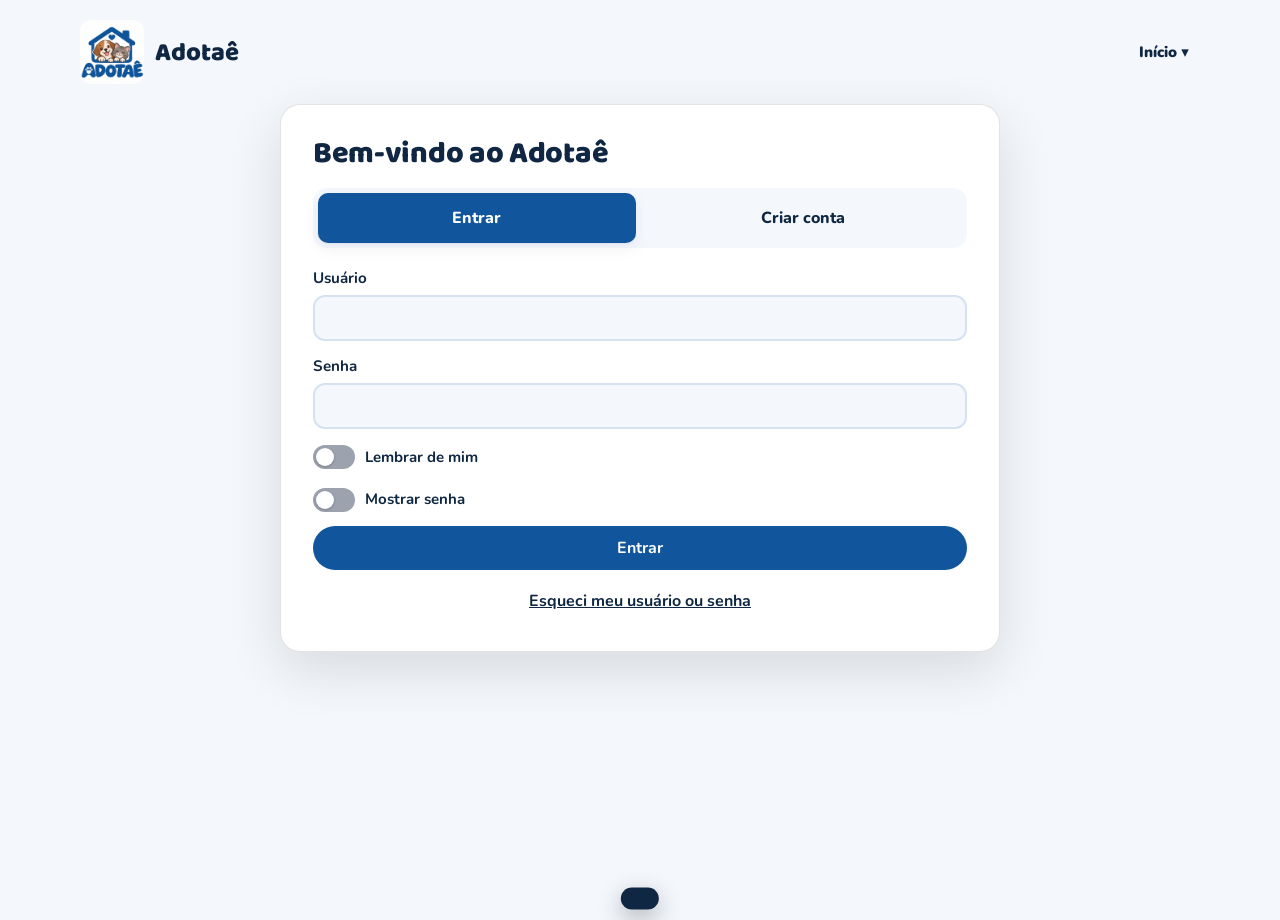
==== commit f3681735: "Corrige inicialização do menu na página de acesso e adiciona toast de cadastro" ====
--- a/acesso.html
+++ b/acesso.html
@@ -147,6 +147,7 @@
   </section>
 
   <dialog class="modal logout-dialog" id="logoutConfirm" aria-labelledby="logoutTitulo"><h2 id="logoutTitulo">Deseja realmente sair?</h2><p>O site será encerrado e todos os dados salvos neste navegador serão apagados. Essa ação não poderá ser desfeita.</p><div class="logout-actions"><button class="btn btn-ghost" type="button" data-cancel-logout>Cancelar</button><button class="btn btn-primary" type="button" data-confirm-logout>Quero continuar assim mesmo</button></div></dialog>
+  <div class="toast" id="toast" role="status" aria-live="polite"></div>
   <div class="evento evento-global" id="msgGlobal" role="status" aria-live="polite" hidden></div>
   </main>
   <script src="cadastro.js"></script>
--- a/cadastro.css
+++ b/cadastro.css
@@ -371,3 +371,15 @@
   .nav-group[open] { flex-basis: 100%; }
   .tools { justify-content: center; }
 }
+
+/* ---------- menu Início e confirmação de saída ---------- */
+.nav-home-group > summary, .auth-home-menu > summary { font-weight: 900; }
+.auth-home-menu { position: relative; }
+.auth-home-menu .nav-submenu { right: 0; left: auto; }
+.logout-dialog { width: min(520px, 92vw); border: 1px solid var(--line); border-radius: 18px; padding: 1.4rem; background: var(--surface); color: var(--ink); box-shadow: 0 20px 60px rgba(0,0,0,.28); }
+.logout-dialog::backdrop { background: rgba(15,23,42,.62); backdrop-filter: blur(3px); }
+.logout-dialog h2 { margin: 0 0 .5rem; font-family: var(--font-title); }
+.logout-dialog p { line-height: 1.55; }
+.logout-actions { display: flex; justify-content: flex-end; flex-wrap: wrap; gap: .65rem; margin-top: 1.2rem; }
+.remember-toggle { margin: .15rem 0 .25rem; }
+@media(max-width:600px) { .logout-actions { flex-direction: column-reverse; } .logout-actions .btn { width: 100%; } .auth-home-menu { margin-left: auto; } }
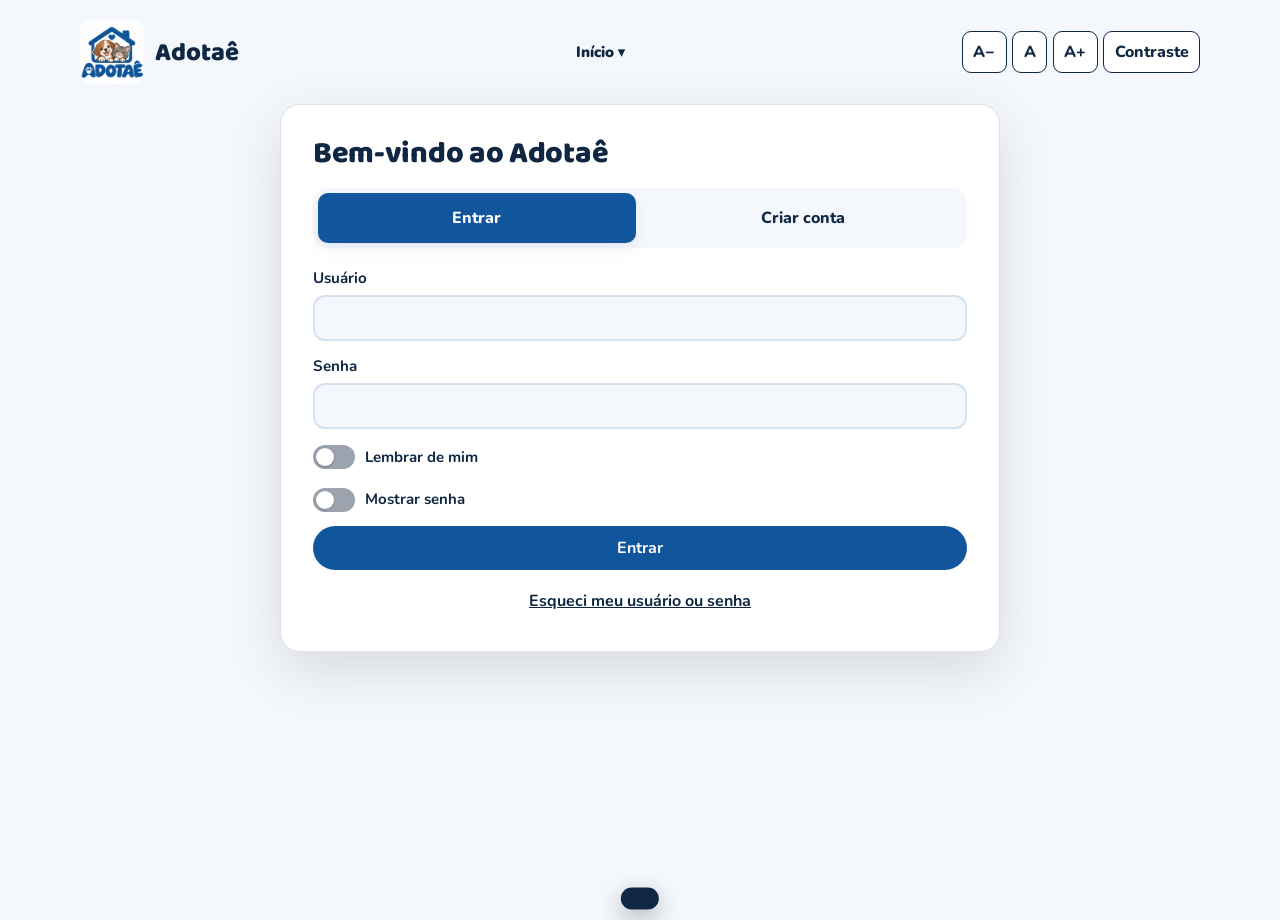
==== commit 9622b7c4: "Adiciona acessibilidade e comportamento de menus" ====
--- a/acesso.html
+++ b/acesso.html
@@ -10,11 +10,11 @@
   <link href="https://fonts.googleapis.com/css2?family=Baloo+2:wght@600;700;800&family=Nunito:wght@400;600;700&display=swap" rel="stylesheet">
   <link rel="stylesheet" href="css/style.css">
   <link rel="stylesheet" href="cadastro.css">
-</head>
+<link rel="stylesheet" href="a11y-pages.css"><script src="acessibilidade.js" defer></script></head>
 <body class="auth-page" data-auth-page="login">
   <header class="auth-header">
     <a class="brand" href="index.html"><img src="img/logo.jpeg" alt="Adotaê"><span>Adotaê</span></a>
-    <details class="nav-group auth-home-menu"><summary>Início ▾</summary><div class="nav-submenu"><a href="index.html#topo">Página inicial</a><a href="index.html#animais">Todos os animais</a><a href="index.html#porque">Adoção responsável</a><a href="index.html#sobre">Como funciona</a><a href="index.html#contato">Fale com a gente</a><a href="acesso.html">Minha conta e favoritos</a><a href="anunciar.html">Publicar um anúncio</a></div></details>
+    <details class="nav-group auth-home-menu"><summary>Início ▾</summary><div class="nav-submenu"><a href="index.html#topo">Página inicial</a><a href="index.html#animais">Todos os animais</a><a href="index.html#porque">Adoção responsável</a><a href="index.html#sobre">Como funciona</a><a href="index.html#contato">Fale com a gente</a><a href="acesso.html">Minha conta e favoritos</a><a href="anunciar.html">Quero doar</a><a href="comunidade.html">Comunidade</a><a href="ajuda.html">Ajuda perto de você</a></div></details>
   </header>
   <main class="auth-main">
       <section class="modal auth-card" id="auth" aria-labelledby="authTitulo">
--- a/cadastro.css
+++ b/cadastro.css
@@ -383,3 +383,84 @@
 .logout-actions { display: flex; justify-content: flex-end; flex-wrap: wrap; gap: .65rem; margin-top: 1.2rem; }
 .remember-toggle { margin: .15rem 0 .25rem; }
 @media(max-width:600px) { .logout-actions { flex-direction: column-reverse; } .logout-actions .btn { width: 100%; } .auth-home-menu { margin-left: auto; } }
+
+
+#contatoTelefoneBox[hidden], #contatoEmailBox[hidden], #contatoInstagramBox[hidden] { display:none !important; }
+
+/* ---------- Comunidade Adotaê (armazenamento local) ---------- */
+.community-main,.help-main { width:min(1180px,94%); max-width:1180px; }
+.community-hero,.help-hero { padding:2rem; border-radius:22px; background:linear-gradient(135deg,var(--blue-soft),var(--surface)); border:1px solid var(--line); margin-bottom:1.4rem; }
+.community-eyebrow { display:inline-block; color:var(--blue); font-size:.76rem; font-weight:900; letter-spacing:.09em; margin-bottom:.5rem; }
+.community-hero h1,.help-hero h1 { font:800 clamp(1.8rem,4vw,2.7rem)/1.1 var(--font-title); color:var(--ink); margin:.2rem 0 .7rem; max-width:25ch; }
+.community-hero p,.help-hero p { color:var(--muted); max-width:68ch; margin:0; }
+.community-layout { display:grid; grid-template-columns:230px minmax(0,1fr); gap:1.25rem; align-items:start; }
+.community-sidebar,.community-compose,.community-post,.help-search-card,.help-service-card,.help-emergency-note { background:var(--surface); border:1px solid var(--line); border-radius:18px; box-shadow:var(--shadow); }
+.community-sidebar { padding:1rem; display:grid; gap:.35rem; }
+.community-sidebar h2,.community-compose h2,.community-feed-heading h2 { font:800 1.2rem var(--font-title); margin:0 0 .4rem; color:var(--ink); }
+.community-filter { border:0; background:transparent; color:var(--muted); text-align:left; padding:.65rem .75rem; border-radius:10px; font:700 .92rem var(--font-body); cursor:pointer; }
+.community-filter:hover,.community-filter.active { background:var(--blue-soft); color:var(--blue-dark); }
+.community-side-note { border-top:1px solid var(--line); margin-top:.7rem; padding-top:1rem; }
+.community-side-note p,.community-muted { color:var(--muted); font-size:.86rem; }
+.community-content { min-width:0; display:grid; gap:1rem; }
+.community-compose { padding:1.2rem; }
+.community-compose form { display:grid; gap:.8rem; }
+.community-compose-bottom,.community-feed-heading,.community-post-top,.community-post-actions,.help-search-actions { display:flex; align-items:center; justify-content:space-between; gap:.8rem; flex-wrap:wrap; }
+.community-feed-heading { margin:.25rem 0; }
+.community-feed { display:grid; gap:.9rem; }
+.community-post { padding:1.15rem; }
+.community-post-top { justify-content:flex-start; }
+.community-avatar { width:42px; height:42px; border-radius:50%; display:grid; place-items:center; flex:0 0 auto; background:var(--blue-soft); color:var(--blue-dark); font-weight:900; font-size:1.1rem; }
+.community-author { display:grid; gap:.1rem; min-width:0; flex:1; }
+.community-author span { color:var(--muted); font-size:.78rem; }
+.community-category { padding:.3rem .65rem; border-radius:999px; background:var(--blue-soft); color:var(--blue-dark); font-size:.75rem; font-weight:800; }
+.community-post-text { white-space:pre-wrap; overflow-wrap:anywhere; line-height:1.6; margin:1rem 0; }
+.community-post-actions { justify-content:flex-start; border-bottom:1px solid var(--line); padding-bottom:.7rem; color:var(--muted); font-size:.82rem; }
+.community-post-actions button { border:0; background:transparent; color:var(--muted); cursor:pointer; font:700 .84rem var(--font-body); padding:.25rem; }
+.community-post-actions button.liked { color:var(--heart); }
+.community-post-actions .community-delete { margin-left:auto; }
+.community-comments { display:grid; gap:.55rem; padding-top:.7rem; }
+.community-comment { display:flex; align-items:flex-start; gap:.5rem; padding:.55rem .7rem; background:var(--bg); border-radius:10px; font-size:.86rem; }
+.community-comment strong { white-space:nowrap; }
+.community-comment span { overflow-wrap:anywhere; flex:1; }
+.community-comment button { border:0; background:transparent; color:var(--muted); cursor:pointer; font-size:1.1rem; }
+.community-comment-form { display:flex; gap:.5rem; }
+.community-comment-form input { min-width:0; flex:1; padding:.7rem .8rem; border:1px solid var(--line); border-radius:10px; background:var(--surface); color:var(--ink); font:inherit; }
+.community-empty { text-align:center; padding:2.2rem 1rem; border:1px dashed var(--line); border-radius:16px; color:var(--muted); background:var(--surface); }
+.community-empty span { display:block; font-size:2rem; margin-bottom:.5rem; }
+.community-empty strong { color:var(--ink); }
+.community-local-note { margin:1rem 0; color:var(--muted); font-size:.8rem; text-align:center; }
+.help-search-card { padding:1.3rem; margin-bottom:1.2rem; }
+.help-search-card form { display:grid; gap:.7rem; }
+.help-search-actions { justify-content:flex-start; }
+.help-results { scroll-margin-top:1rem; }
+.help-service-grid { display:grid; grid-template-columns:repeat(2,minmax(0,1fr)); gap:1rem; }
+.help-service-card { padding:1.2rem; display:flex; flex-direction:column; align-items:flex-start; }
+.help-service-icon { font-size:2rem; margin-bottom:.3rem; }
+.help-service-card h3 { margin:.2rem 0 .35rem; font:800 1.15rem var(--font-title); color:var(--ink); }
+.help-service-card p { color:var(--muted); font-size:.9rem; line-height:1.5; flex:1; }
+.help-service-card .btn { margin-top:.6rem; }
+.help-map-note,.help-emergency-note { padding:1rem 1.1rem; margin:1rem 0; border-radius:14px; font-size:.88rem; }
+.help-map-note { background:var(--blue-soft); color:var(--blue-dark); }
+.help-emergency-note { border-color:#f0d3a0; background:#fff8e9; color:#6b4a17; }
+.help-emergency-note p { margin:.3rem 0 0; }
+.help-main [hidden] { display:none !important; }
+.adoption-countdown { font-size:1.05rem; font-weight:900; }
+#detCancelarRedirecionamento { margin-top:.3rem; }
+@media(max-width:760px) {
+ .community-layout { grid-template-columns:1fr; }
+ .community-sidebar { grid-template-columns:repeat(2,minmax(0,1fr)); }
+ .community-sidebar h2,.community-side-note { grid-column:1/-1; }
+ .community-filter { font-size:.82rem; }
+}
+@media(max-width:560px) {
+ .community-hero,.help-hero { padding:1.25rem; }
+ .help-service-grid { grid-template-columns:1fr; }
+ .community-compose,.community-post,.help-search-card,.help-service-card { padding:1rem; }
+ .community-compose-bottom { align-items:flex-start; }
+ .community-comment-form { flex-direction:column; }
+ .help-search-actions { flex-direction:column; align-items:stretch; }
+}
+
+.filter-info { padding:.8rem; border-radius:12px; background:var(--blue-soft); color:var(--blue-dark); }
+.filter-info p { margin:.35rem 0; font-size:.84rem; }
+.filter-info a { font-weight:900; color:var(--blue-dark); }
--- a/a11y-pages.css
+++ b/a11y-pages.css
@@ -0,0 +1,3 @@
+
+/* Acessibilidade consistente nas páginas independentes */
+.a11y-page-tools{display:flex;flex-wrap:wrap;gap:.35rem;align-items:center}.a11y-page-tools button{border:1px solid currentColor;border-radius:9px;background:var(--surface);color:var(--ink);padding:.45rem .65rem;font:inherit;font-weight:800;cursor:pointer}.a11y-page-tools button:focus-visible,a:focus-visible,button:focus-visible,input:focus-visible,select:focus-visible,textarea:focus-visible{outline:3px solid #d97706!important;outline-offset:2px!important}.a11y-high-contrast{filter:contrast(1.3)}.a11y-high-contrast body{background:#fff!important;color:#000!important}.a11y-high-contrast a,.a11y-high-contrast button{outline-color:#000}.auth-header{flex-wrap:wrap}
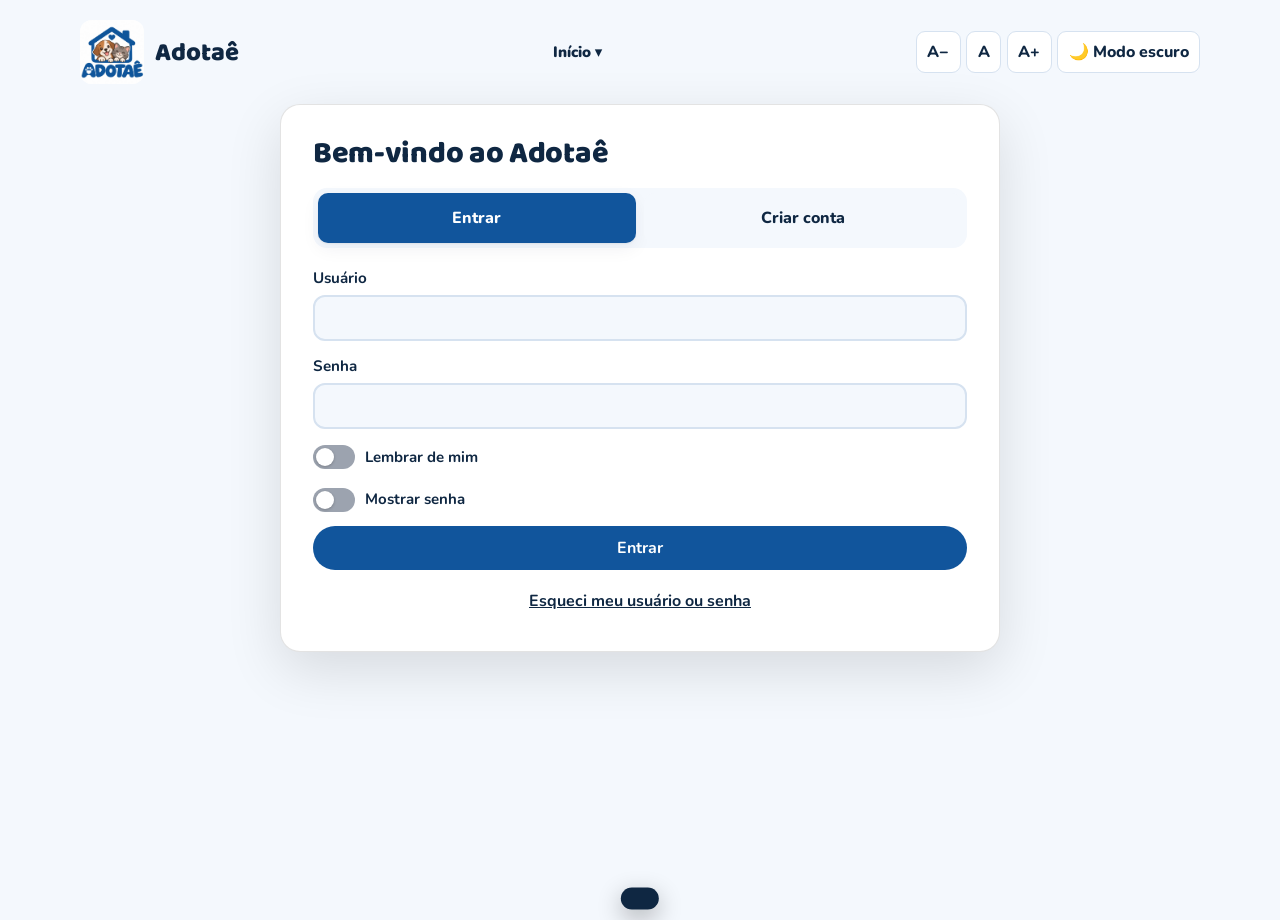
==== commit 606d4d85: "Atualiza cache dos controles de tema para Dark Mode" ====
--- a/acesso.html
+++ b/acesso.html
@@ -10,7 +10,7 @@
   <link href="https://fonts.googleapis.com/css2?family=Baloo+2:wght@600;700;800&family=Nunito:wght@400;600;700&display=swap" rel="stylesheet">
   <link rel="stylesheet" href="css/style.css">
   <link rel="stylesheet" href="cadastro.css">
-<link rel="stylesheet" href="a11y-pages.css"><script src="acessibilidade.js" defer></script></head>
+<link rel="stylesheet" href="a11y-pages.css?v=dark-mode-20261121"><script src="acessibilidade.js?v=dark-mode-20261121" defer></script></head>
 <body class="auth-page" data-auth-page="login">
   <header class="auth-header">
     <a class="brand" href="index.html"><img src="img/logo.jpeg" alt="Adotaê"><span>Adotaê</span></a>
@@ -24,9 +24,9 @@
       <button class="tab" type="button" data-tab="cadastro" role="tab" aria-selected="false">Criar conta</button>
     </div>
 
-    <form id="loginForm" class="form" data-panel="login" novalidate>
-      <label class="field"><span>Usuário</span><input type="text" name="usuario" required autocomplete="username" autocapitalize="none" spellcheck="false"></label>
-      <label class="field"><span>Senha</span><input type="password" name="senha" data-senha required autocomplete="current-password"></label>
+    <form id="loginForm" class="form" data-panel="login" novalidate autocomplete="off">
+      <label class="field"><span>Usuário</span><input type="text" name="usuario" required autocomplete="off" autocapitalize="none" spellcheck="false"></label>
+      <label class="field"><span>Senha</span><input type="password" name="senha" data-senha required autocomplete="off"></label>
       <label class="show-password-toggle remember-toggle"><input type="checkbox" name="lembrar" id="lembrarDeMim"><span class="show-password-switch" aria-hidden="true"></span><span class="show-password-text">Lembrar de mim</span></label>
       <label class="show-password-toggle">
         <input type="checkbox" class="mostrar-senha">
--- a/a11y-pages.css
+++ b/a11y-pages.css
@@ -1,3 +1,5 @@
-
 /* Acessibilidade consistente nas páginas independentes */
-.a11y-page-tools{display:flex;flex-wrap:wrap;gap:.35rem;align-items:center}.a11y-page-tools button{border:1px solid currentColor;border-radius:9px;background:var(--surface);color:var(--ink);padding:.45rem .65rem;font:inherit;font-weight:800;cursor:pointer}.a11y-page-tools button:focus-visible,a:focus-visible,button:focus-visible,input:focus-visible,select:focus-visible,textarea:focus-visible{outline:3px solid #d97706!important;outline-offset:2px!important}.a11y-high-contrast{filter:contrast(1.3)}.a11y-high-contrast body{background:#fff!important;color:#000!important}.a11y-high-contrast a,.a11y-high-contrast button{outline-color:#000}.auth-header{flex-wrap:wrap}
+.a11y-page-tools{display:flex;flex-wrap:wrap;gap:.35rem;align-items:center}
+.a11y-page-tools button{border:1px solid var(--line);border-radius:9px;background:var(--surface);color:var(--ink);padding:.45rem .65rem;font:inherit;font-weight:800;cursor:pointer}
+.a11y-page-tools button:focus-visible,a:focus-visible,button:focus-visible,input:focus-visible,select:focus-visible,textarea:focus-visible{outline:3px solid #d97706!important;outline-offset:2px!important}
+.auth-header{flex-wrap:wrap}
